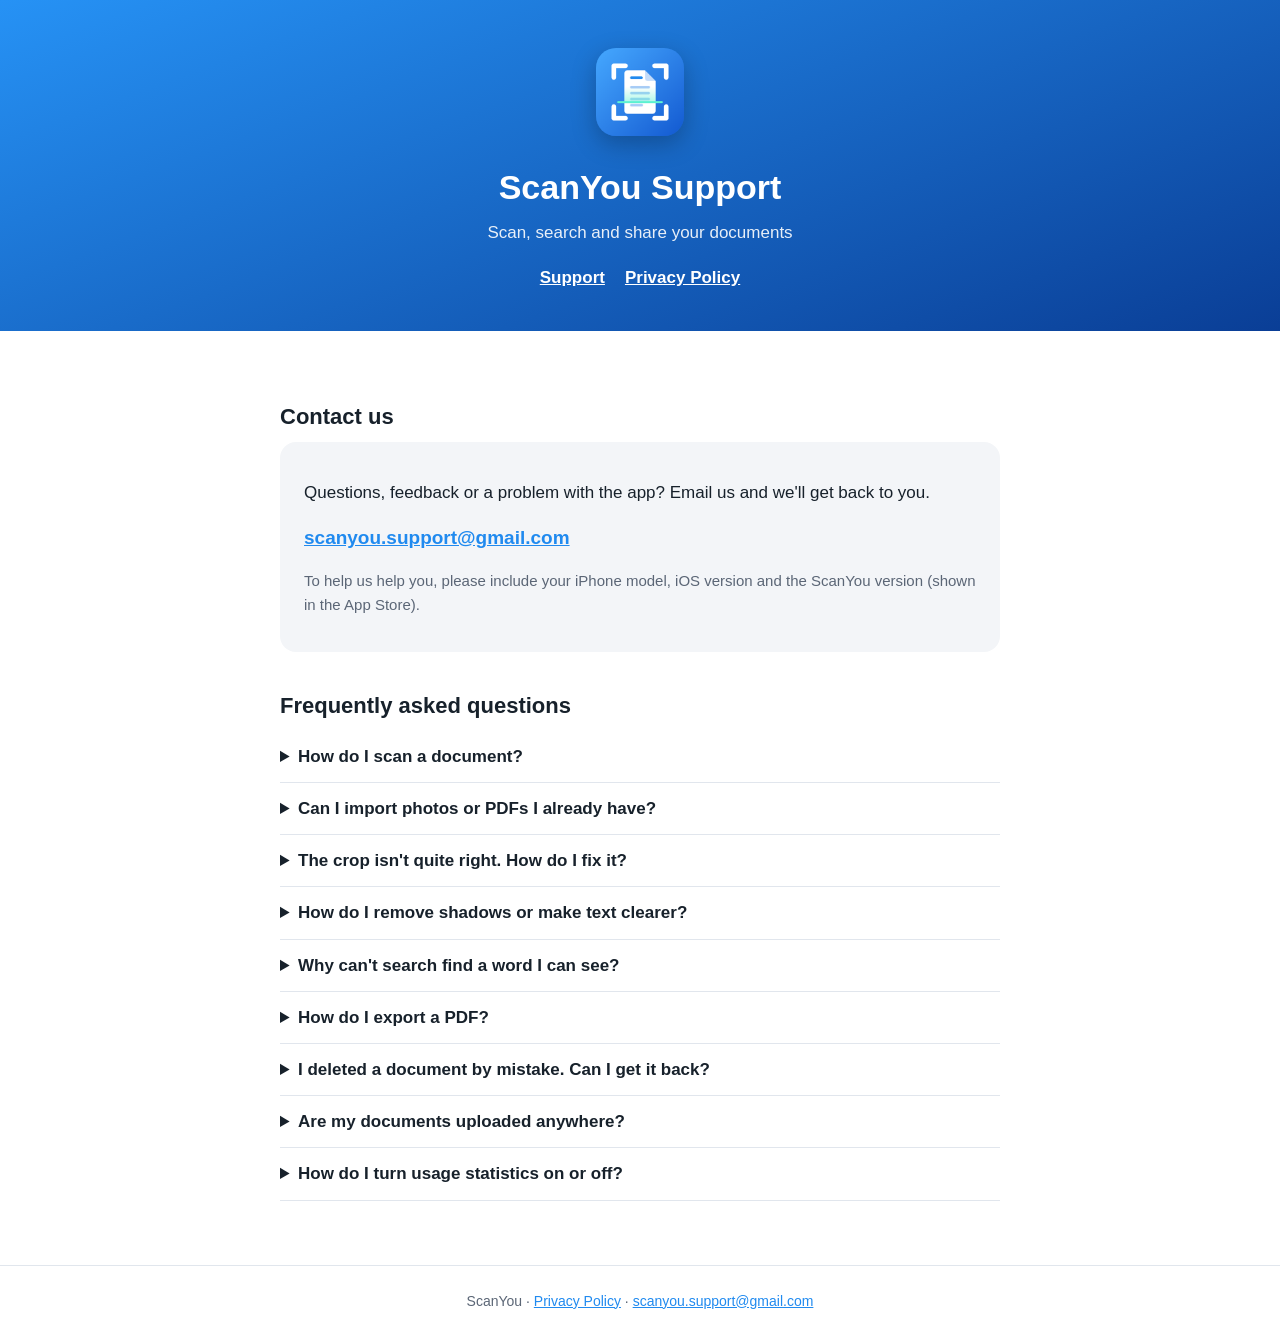
==== index.html @ ad634ccf "Add ScanYou support page and privacy policy Co-Authored-By: Claude Opus 5.5 <noreply@anthropic.com>" ====
<!doctype html>
<html lang="en-AU">
<head>
  <meta charset="utf-8">
  <meta name="viewport" content="width=device-width, initial-scale=1">
  <title>ScanYou Support</title>
  <meta name="description" content="Help and contact for ScanYou, the document scanner for iPhone.">
  <link rel="icon" href="icon.png">
  <link rel="stylesheet" href="style.css">
</head>
<body>
  <header>
    <img src="icon.png" alt="ScanYou app icon">
    <h1>ScanYou Support</h1>
    <p>Scan, search and share your documents</p>
    <nav><a href="index.html">Support</a><a href="privacy.html">Privacy Policy</a></nav>
  </header>
  <main>
    <h2>Contact us</h2>
    <div class="contact">
      <p>Questions, feedback or a problem with the app? Email us and we'll get back to you.</p>
      <a href="mailto:scanyou.support@gmail.com?subject=ScanYou%20support">scanyou.support@gmail.com</a>
      <p class="muted">To help us help you, please include your iPhone model, iOS version and the ScanYou version (shown in the App Store).</p>
    </div>

    <h2>Frequently asked questions</h2>

    <details>
      <summary>How do I scan a document?</summary>
      <p>Tap <strong>Scan</strong> on the home screen and photograph each page. You can retake or delete pages before tapping save. To scan more pages into an existing document, open it and tap <strong>Add Page</strong>.</p>
    </details>

    <details>
      <summary>Can I import photos or PDFs I already have?</summary>
      <p>Yes. Tap <strong>Import</strong>, then choose <strong>Photos</strong> or <strong>Files (PDF or image)</strong>. Photos of documents are cropped automatically, and each PDF page becomes a page in ScanYou.</p>
    </details>

    <details>
      <summary>The crop isn't quite right. How do I fix it?</summary>
      <p>Open the page, tap <strong>Crop</strong> and drag the four corners. The original photo is always kept, so you can re-crop at any time or choose <strong>Full image</strong>.</p>
    </details>

    <details>
      <summary>How do I remove shadows or make text clearer?</summary>
      <p>Open a page and tap <strong>Filters</strong>. <strong>Auto</strong> works well for most documents; <strong>Unshade</strong> removes shadows and <strong>Contrast</strong> sharpens text. Use <strong>Erase</strong> to remove marks or smudges. Any edit can be undone.</p>
    </details>

    <details>
      <summary>Why can't search find a word I can see?</summary>
      <p>Search uses the text ScanYou recognises on each page. If you've just changed a filter or crop, the page needs to be recognised again: open the document and tap <strong>Recognize again</strong>. Very small, blurry or decorative text may not be recognised.</p>
    </details>

    <details>
      <summary>How do I export a PDF?</summary>
      <p>Open a document and tap <strong>Export</strong>. Choose PDF, JPG, PNG or TXT. Searchable PDFs include the recognised text. Under <strong>More settings</strong> you can pick the paper size, orientation, margins and quality.</p>
    </details>

    <details>
      <summary>I deleted a document by mistake. Can I get it back?</summary>
      <p>Yes, if it's still in the <strong>Recycle bin</strong> (Settings &gt; Recycle bin). You can choose to keep deleted documents for 30 days, 90 days or until you remove them yourself.</p>
    </details>

    <details>
      <summary>Are my documents uploaded anywhere?</summary>
      <p>No. Your documents, images and their text are stored on your iPhone, and text recognition happens on the device. Nothing is shared unless you choose to share it. See our <a href="privacy.html">Privacy Policy</a> for details.</p>
    </details>

    <details>
      <summary>How do I turn usage statistics on or off?</summary>
      <p>Go to Settings &gt; <strong>Usage statistics</strong>. Statistics are optional and never include document contents, text or file names.</p>
    </details>
  </main>
  <footer>ScanYou · <a href="privacy.html">Privacy Policy</a> · <a href="mailto:scanyou.support@gmail.com">scanyou.support@gmail.com</a></footer>
</body>
</html>
---- style.css ----
:root {
  --accent: #208aef;
  --ink: #17212b;
  --muted: #5b6676;
  --line: #e1e6ed;
  --bg: #ffffff;
  --card: #f3f5f8;
  color-scheme: light dark;
}
@media (prefers-color-scheme: dark) {
  :root { --ink: #f2f4f7; --muted: #a7b0bd; --line: #2e3135; --bg: #0b0d10; --card: #17191d; }
}
* { box-sizing: border-box; }
body {
  margin: 0;
  font: 17px/1.6 -apple-system, BlinkMacSystemFont, "Segoe UI", Roboto, Helvetica, Arial, sans-serif;
  color: var(--ink);
  background: var(--bg);
}
header {
  background: linear-gradient(160deg, #2692f5, #0a3e96);
  color: #fff;
  padding: 48px 20px 40px;
  text-align: center;
}
header img { width: 88px; height: 88px; border-radius: 20px; box-shadow: 0 8px 24px rgba(0,0,0,.25); }
header h1 { margin: 16px 0 4px; font-size: 34px; }
header p { margin: 0; opacity: .9; }
nav { margin-top: 18px; }
nav a { color: #fff; margin: 0 10px; font-weight: 600; }
main { max-width: 760px; margin: 0 auto; padding: 32px 20px 64px; }
h2 { font-size: 22px; margin: 36px 0 8px; }
h3 { font-size: 18px; margin: 24px 0 4px; }
a { color: var(--accent); }
.contact {
  background: var(--card);
  border-radius: 16px;
  padding: 20px 24px;
  margin: 8px 0 8px;
}
.contact a { font-weight: 700; font-size: 19px; }
.muted { color: var(--muted); font-size: 15px; }
details { border-bottom: 1px solid var(--line); padding: 12px 0; }
summary { cursor: pointer; font-weight: 600; }
details p, details ul { margin: 8px 0 0; }
footer { text-align: center; color: var(--muted); font-size: 14px; padding: 24px; border-top: 1px solid var(--line); }
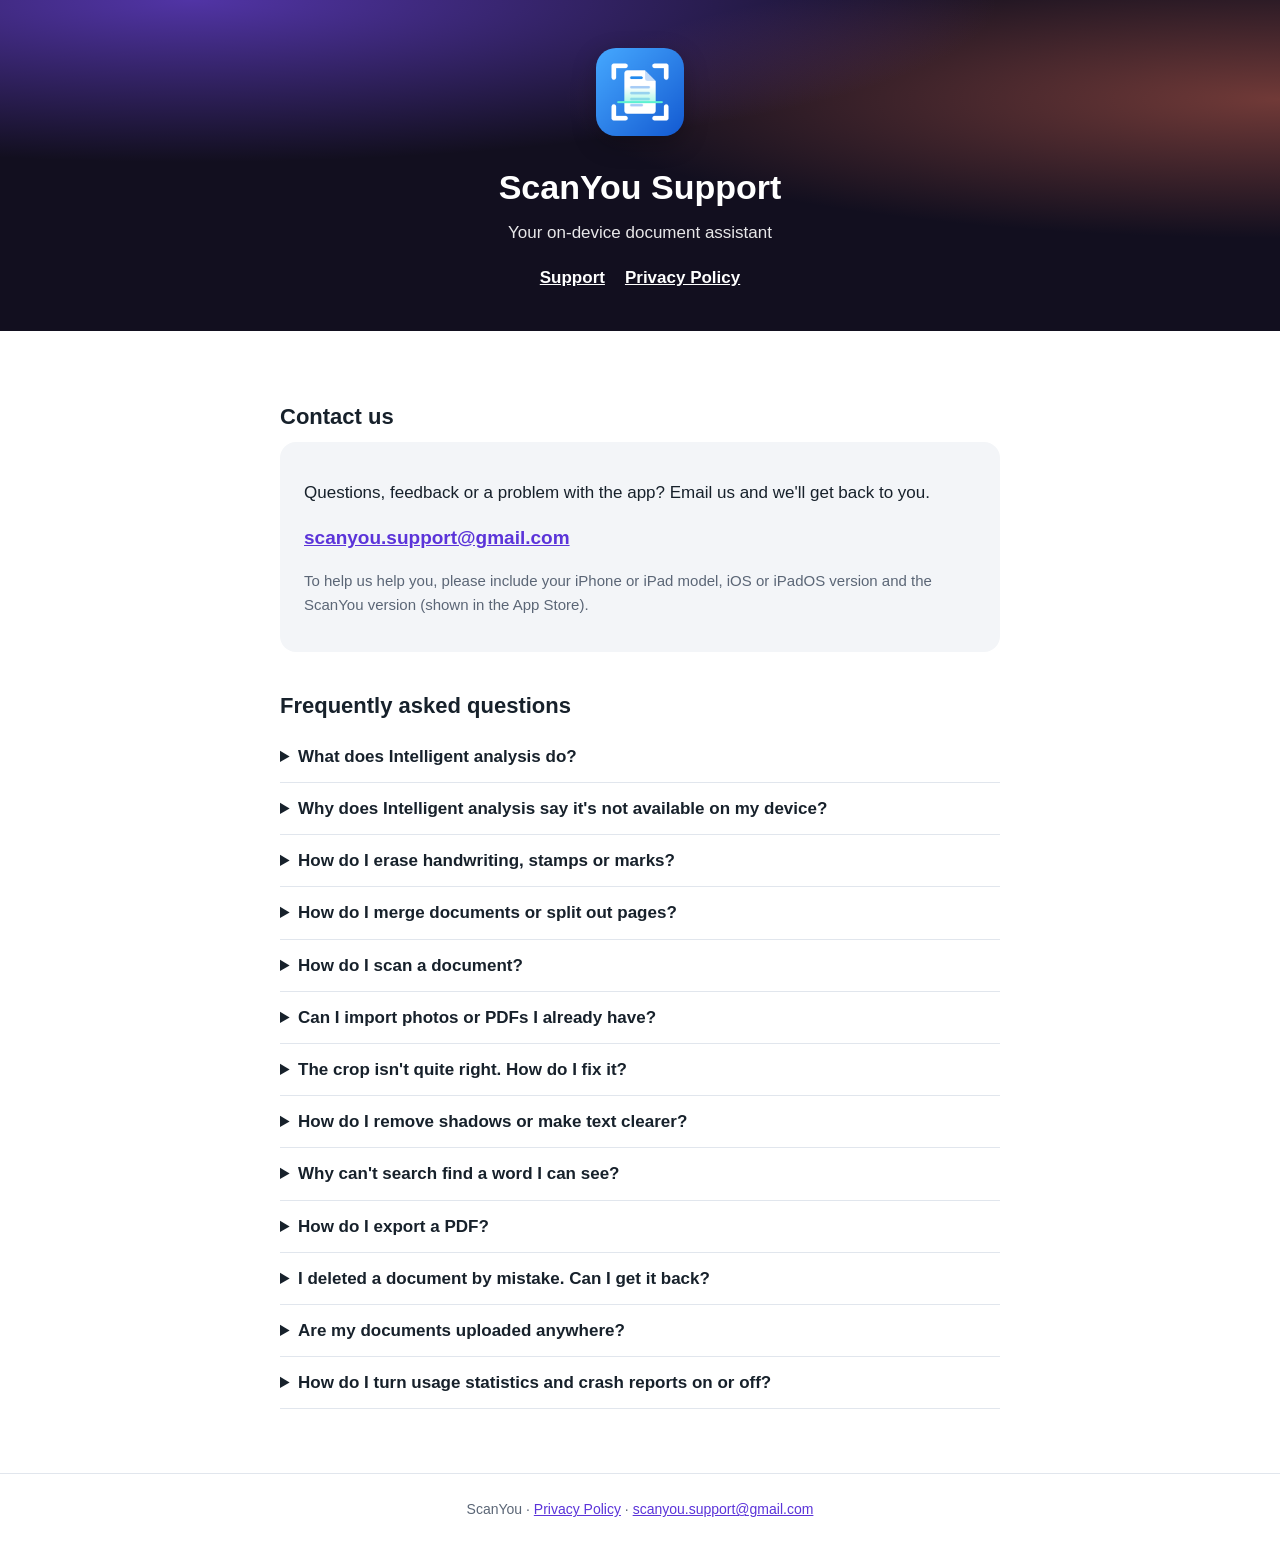
==== commit db60c7db: "Update support page and privacy policy for 1.1 Describe ScanYou as an on-device document assistant f" ====
--- a/index.html
+++ b/index.html
@@ -4,7 +4,7 @@
   <meta charset="utf-8">
   <meta name="viewport" content="width=device-width, initial-scale=1">
   <title>ScanYou Support</title>
-  <meta name="description" content="Help and contact for ScanYou, the document scanner for iPhone.">
+  <meta name="description" content="Help and contact for ScanYou, the on-device document assistant for iPhone and iPad.">
   <link rel="icon" href="icon.png">
   <link rel="stylesheet" href="style.css">
 </head>
@@ -12,7 +12,7 @@
   <header>
     <img src="icon.png" alt="ScanYou app icon">
     <h1>ScanYou Support</h1>
-    <p>Scan, search and share your documents</p>
+    <p>Your on-device document assistant</p>
     <nav><a href="index.html">Support</a><a href="privacy.html">Privacy Policy</a></nav>
   </header>
   <main>
@@ -20,10 +20,31 @@
     <div class="contact">
       <p>Questions, feedback or a problem with the app? Email us and we'll get back to you.</p>
       <a href="mailto:scanyou.support@gmail.com?subject=ScanYou%20support">scanyou.support@gmail.com</a>
-      <p class="muted">To help us help you, please include your iPhone model, iOS version and the ScanYou version (shown in the App Store).</p>
+      <p class="muted">To help us help you, please include your iPhone or iPad model, iOS or iPadOS version and the ScanYou version (shown in the App Store).</p>
     </div>
 
     <h2>Frequently asked questions</h2>
+
+    <details>
+      <summary>What does Intelligent analysis do?</summary>
+      <p>It reads a document for you. Open a document and tap <strong>Intelligent analysis</strong>, then <strong>Analyze document</strong>. ScanYou suggests a name, a category and a matching folder, writes a short summary and key points, and pulls out details such as dates, amounts and names, each with the page it came from. You can also tap <strong>Describe a page image</strong> to get a description of a photo or diagram on a page.</p>
+      <p>Everything runs on your device with Apple's on-device model. Your documents are not uploaded. Results can be wrong, so check them before you apply a name or folder.</p>
+    </details>
+
+    <details>
+      <summary>Why does Intelligent analysis say it's not available on my device?</summary>
+      <p>Intelligent analysis needs a device that supports Apple Intelligence, for example iPhone 15 Pro or later, with Apple Intelligence turned on in Settings &gt; Apple Intelligence &amp; Siri. After you turn it on, the model may take a while to download. On other devices the rest of ScanYou works as usual.</p>
+    </details>
+
+    <details>
+      <summary>How do I erase handwriting, stamps or marks?</summary>
+      <p>Open a page and tap <strong>Erase</strong>. Paint over what you want to remove with <strong>Fine</strong>, <strong>Medium</strong> or <strong>Broad</strong>, then tap <strong>Preview repair</strong>. ScanYou fills the area from the surrounding paper or texture. Choose <strong>Paper</strong> for text and marks, <strong>Texture repair</strong> for small objects, or leave it on <strong>Auto</strong>. If you change your mind later, use <strong>Restore before erase</strong>.</p>
+    </details>
+
+    <details>
+      <summary>How do I merge documents or split out pages?</summary>
+      <p>To merge, tap <strong>Select</strong> on the home screen, choose two or more documents, then tap <strong>Merge documents</strong> and <strong>Create new document</strong>. To split, open a document, tap <strong>Select</strong> above the pages, choose the pages you want, then use <strong>More actions</strong> to save them as a new document. Crops, filters, annotations and recognised text come with the pages, and the original documents stay unchanged.</p>
+    </details>
 
     <details>
       <summary>How do I scan a document?</summary>
@@ -62,12 +83,12 @@
 
     <details>
       <summary>Are my documents uploaded anywhere?</summary>
-      <p>No. Your documents, images and their text are stored on your iPhone, and text recognition happens on the device. Nothing is shared unless you choose to share it. See our <a href="privacy.html">Privacy Policy</a> for details.</p>
+      <p>No. Your documents, images and their text are stored on your iPhone or iPad, and text recognition and Intelligent analysis happen on the device. Nothing is shared unless you choose to share it. See our <a href="privacy.html">Privacy Policy</a> for details.</p>
     </details>
 
     <details>
-      <summary>How do I turn usage statistics on or off?</summary>
-      <p>Go to Settings &gt; <strong>Usage statistics</strong>. Statistics are optional and never include document contents, text or file names.</p>
+      <summary>How do I turn usage statistics and crash reports on or off?</summary>
+      <p>Go to Settings &gt; <strong>Usage statistics</strong>. Statistics and crash reports share one setting, are off until you allow them, and never include document contents, text or file names.</p>
     </details>
   </main>
   <footer>ScanYou · <a href="privacy.html">Privacy Policy</a> · <a href="mailto:scanyou.support@gmail.com">scanyou.support@gmail.com</a></footer>
--- a/style.css
+++ b/style.css
@@ -1,5 +1,5 @@
 :root {
-  --accent: #208aef;
+  --accent: #5b34d9;
   --ink: #17212b;
   --muted: #5b6676;
   --line: #e1e6ed;
@@ -8,7 +8,7 @@
   color-scheme: light dark;
 }
 @media (prefers-color-scheme: dark) {
-  :root { --ink: #f2f4f7; --muted: #a7b0bd; --line: #2e3135; --bg: #0b0d10; --card: #17191d; }
+  :root { --accent: #a98bff; --ink: #f2f4f7; --muted: #a7b0bd; --line: #2e2a3d; --bg: #0e0c17; --card: #1a1726; }
 }
 * { box-sizing: border-box; }
 body {
@@ -18,7 +18,11 @@
   background: var(--bg);
 }
 header {
-  background: linear-gradient(160deg, #2692f5, #0a3e96);
+  /* Same dark purple and glow as the App Store screenshots and the launch screen. */
+  background:
+    radial-gradient(ellipse 90% 70% at 15% 0%, #7b4dff99, transparent 70%),
+    radial-gradient(ellipse 80% 60% at 100% 30%, #ff7a5c66, transparent 70%),
+    #120f1f;
   color: #fff;
   padding: 48px 20px 40px;
   text-align: center;
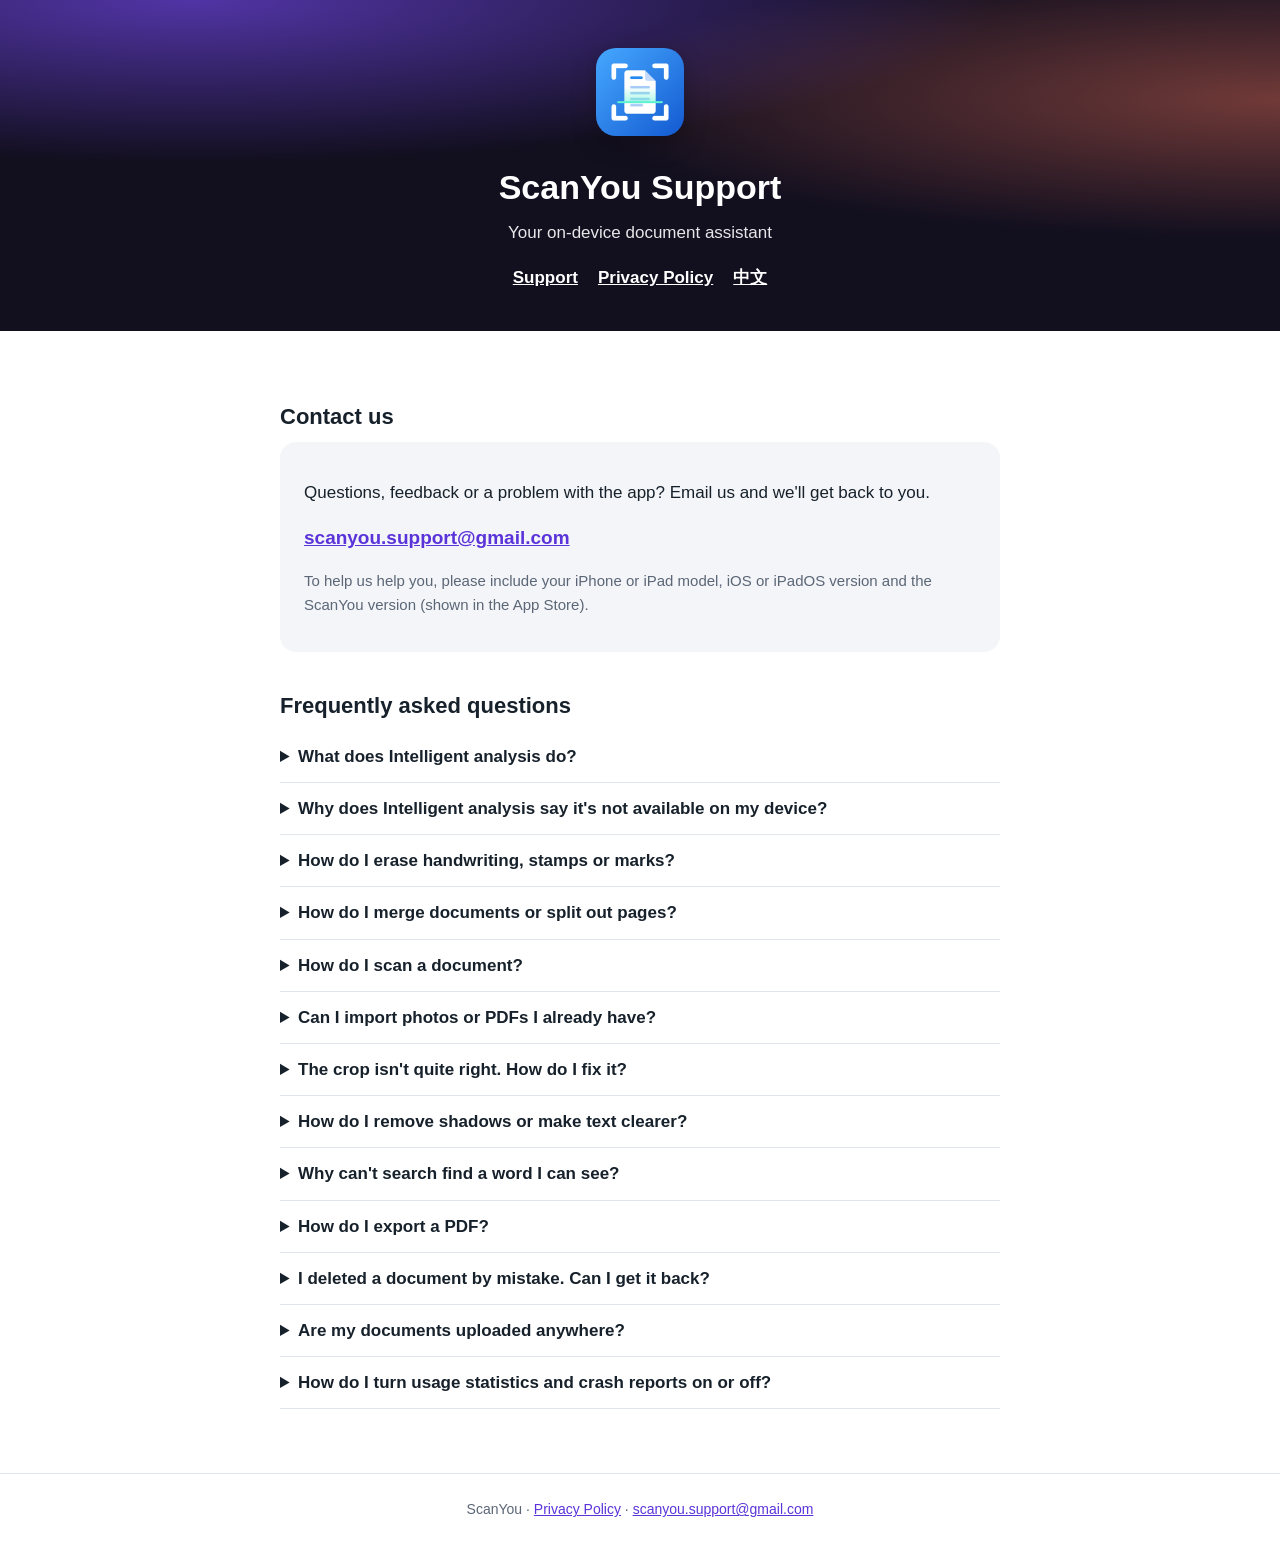
==== commit de621835: "Add Chinese support page and privacy policy Add zh/index.html and zh/privacy.html, translated from t" ====
--- a/index.html
+++ b/index.html
@@ -13,7 +13,7 @@
     <img src="icon.png" alt="ScanYou app icon">
     <h1>ScanYou Support</h1>
     <p>Your on-device document assistant</p>
-    <nav><a href="index.html">Support</a><a href="privacy.html">Privacy Policy</a></nav>
+    <nav><a href="index.html">Support</a><a href="privacy.html">Privacy Policy</a><a href="zh/index.html" lang="zh-Hans">中文</a></nav>
   </header>
   <main>
     <h2>Contact us</h2>
